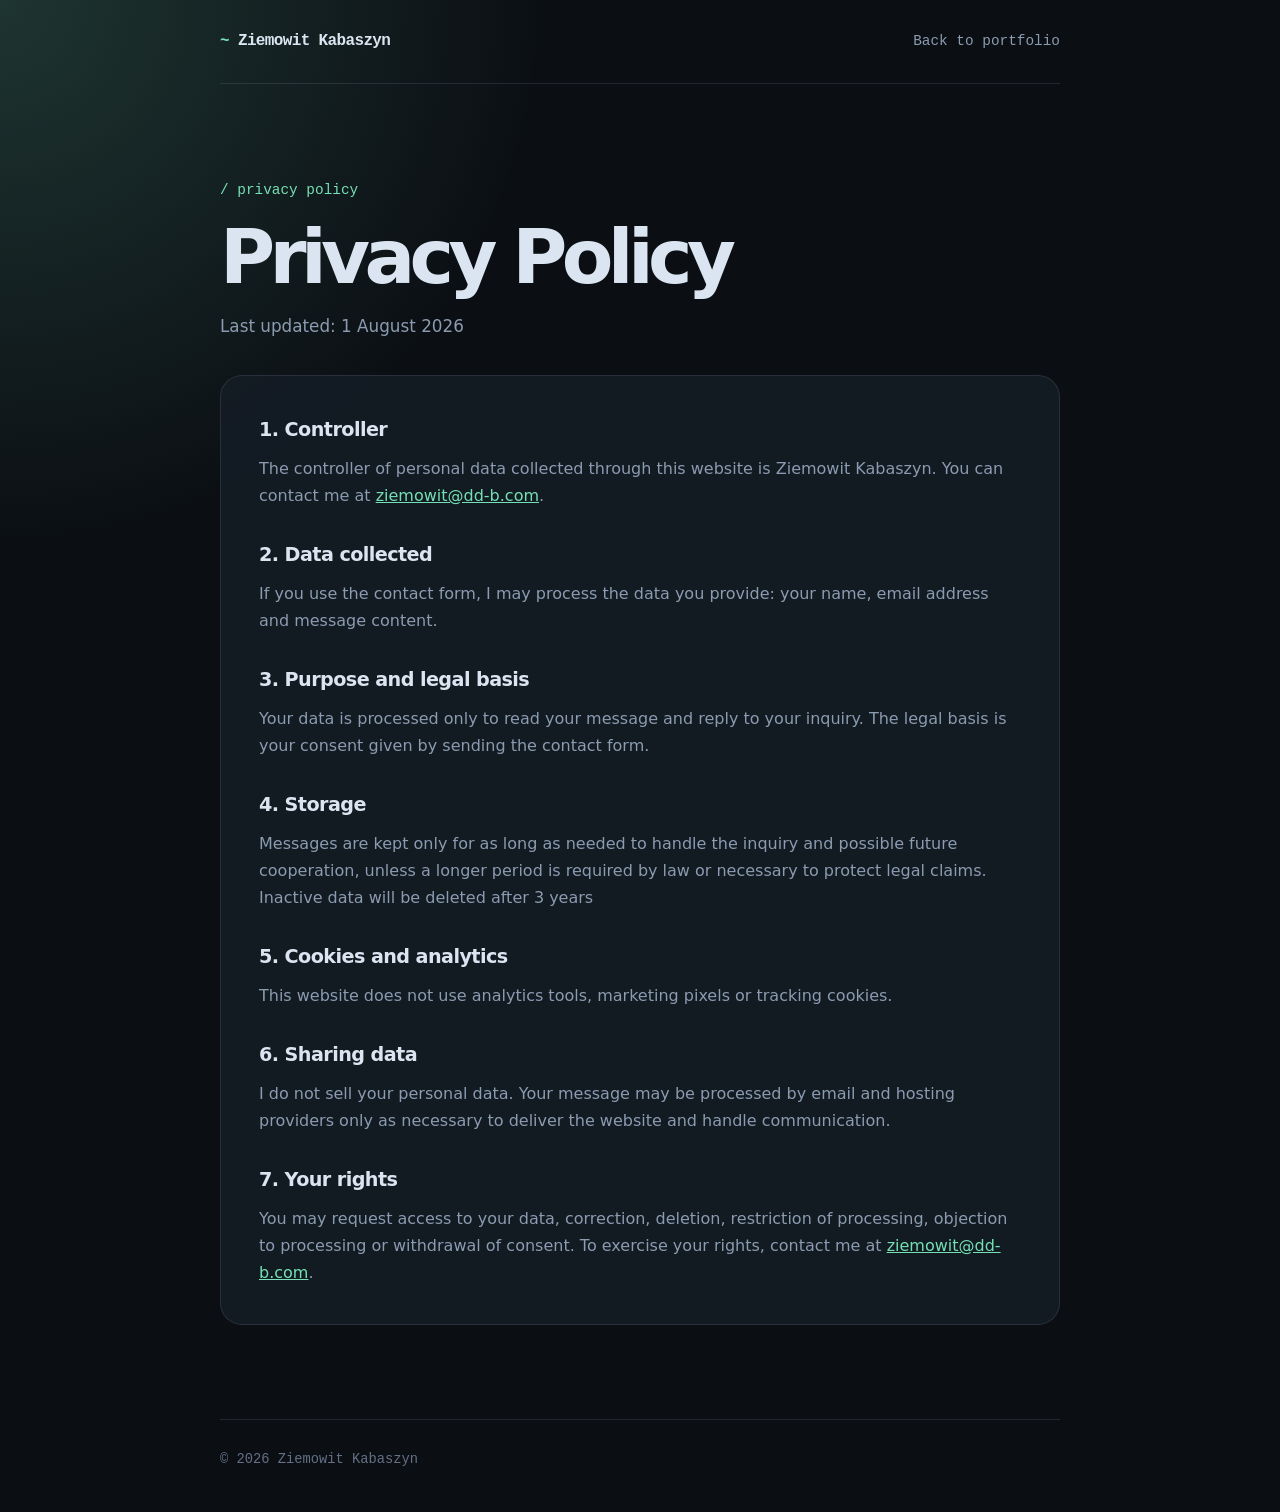
==== privacy.html @ b1b4b094 "Add files via upload" ====
<!doctype html>
<html lang="en">
<head>
  <meta charset="utf-8" />
  <meta name="viewport" content="width=device-width, initial-scale=1" />
  <meta name="theme-color" content="#0b0f14" />
  <title>Privacy Policy - Ziemowit Kabaszyn</title>
  <meta name="description" content="Privacy Policy for Ziemowit Kabaszyn portfolio website." />
  <style>
    :root {
      --bg: #0b0f14;
      --surface: #141c26;
      --text: #dbe5f1;
      --muted: #8b9bb0;
      --muted-2: #637085;
      --accent: #75e0b3;
      --line: rgba(219, 229, 241, 0.11);
      --radius: 22px;
      --mono: ui-monospace, SFMono-Regular, Menlo, Monaco, Consolas, "Liberation Mono", monospace;
      --sans: Inter, ui-sans-serif, system-ui, -apple-system, BlinkMacSystemFont, "Segoe UI", sans-serif;
    }

    * { box-sizing: border-box; }

    html { scroll-behavior: smooth; }

    body {
      margin: 0;
      min-height: 100vh;
      background:
        radial-gradient(circle at top left, rgba(117, 224, 179, 0.18), transparent 34rem),
        var(--bg);
      color: var(--text);
      font-family: var(--sans);
      line-height: 1.7;
    }

    .wrap {
      width: min(840px, calc(100% - 40px));
      margin: 0 auto;
    }

    .nav {
      display: flex;
      justify-content: space-between;
      gap: 18px;
      align-items: center;
      padding: 28px 0;
      border-bottom: 1px solid var(--line);
      font-family: var(--mono);
    }

    .brand,
    .back,
    footer a {
      color: inherit;
      text-decoration: none;
    }

    .brand { font-weight: 700; letter-spacing: -0.04em; }
    .brand span, .back:hover, footer a:hover { color: var(--accent); }
    .back { color: var(--muted); font-size: 0.9rem; }

    main { padding: clamp(56px, 9vw, 94px) 0; }

    .kicker {
      color: var(--accent);
      font-family: var(--mono);
      font-size: 0.9rem;
      margin-bottom: 18px;
    }

    h1 {
      max-width: 760px;
      margin: 0 0 18px;
      font-size: clamp(2.25rem, 7vw, 4.7rem);
      line-height: 0.98;
      letter-spacing: -0.075em;
    }

    .lead {
      margin: 0 0 34px;
      color: var(--muted);
      font-size: 1.05rem;
    }

    .policy-card {
      padding: clamp(24px, 5vw, 38px);
      border: 1px solid var(--line);
      border-radius: var(--radius);
      background: rgba(20, 28, 38, 0.86);
    }

    h2 {
      margin: 30px 0 8px;
      font-size: 1.2rem;
      letter-spacing: -0.03em;
    }

    h2:first-child { margin-top: 0; }
    p, ul { margin: 0; color: var(--muted); }
    ul { padding-left: 1.2rem; }
    li + li { margin-top: 6px; }

    a { color: var(--accent); }

    footer {
      padding: 28px 0 40px;
      border-top: 1px solid var(--line);
      color: var(--muted-2);
      font-family: var(--mono);
      font-size: 0.86rem;
    }
  </style>
</head>
<body>
  <div class="wrap">
    <nav class="nav" aria-label="Main navigation">
      <a class="brand" href="index.html"><span>~</span> Ziemowit Kabaszyn</a>
      <a class="back" href="index.html">Back to portfolio</a>
    </nav>

    <main>
      <div class="kicker">/ privacy policy</div>
      <h1>Privacy Policy</h1>
      <p class="lead">Last updated: 1 August 2026</p>

      <div class="policy-card">
        <h2>1. Controller</h2>
        <p>The controller of personal data collected through this website is Ziemowit Kabaszyn. You can contact me at <a href="mailto:ziemowit@dd-b.com">ziemowit@dd-b.com</a>.</p>

        <h2>2. Data collected</h2>
        <p>If you use the contact form, I may process the data you provide: your name, email address and message content.</p>

        <h2>3. Purpose and legal basis</h2>
        <p>Your data is processed only to read your message and reply to your inquiry. The legal basis is your consent given by sending the contact form.</p>

        <h2>4. Storage</h2>
        <p>Messages are kept only for as long as needed to handle the inquiry and possible future cooperation, unless a longer period is required by law or necessary to protect legal claims. Inactive data will be deleted after 3 years</p>

        <h2>5. Cookies and analytics</h2>
        <p>This website does not use analytics tools, marketing pixels or tracking cookies.</p>

        <h2>6. Sharing data</h2>
        <p>I do not sell your personal data. Your message may be processed by email and hosting providers only as necessary to deliver the website and handle communication.</p>

        <h2>7. Your rights</h2>
        <p>You may request access to your data, correction, deletion, restriction of processing, objection to processing or withdrawal of consent. To exercise your rights, contact me at <a href="mailto:ziemowit@dd-b.com">ziemowit@dd-b.com</a>.</p>
      </div>
    </main>

    <footer>
      <div>© <span id="year"></span> Ziemowit Kabaszyn</div>
    </footer>
  </div>

  <script>
    document.getElementById('year').textContent = new Date().getFullYear();
  </script>
</body>
</html>
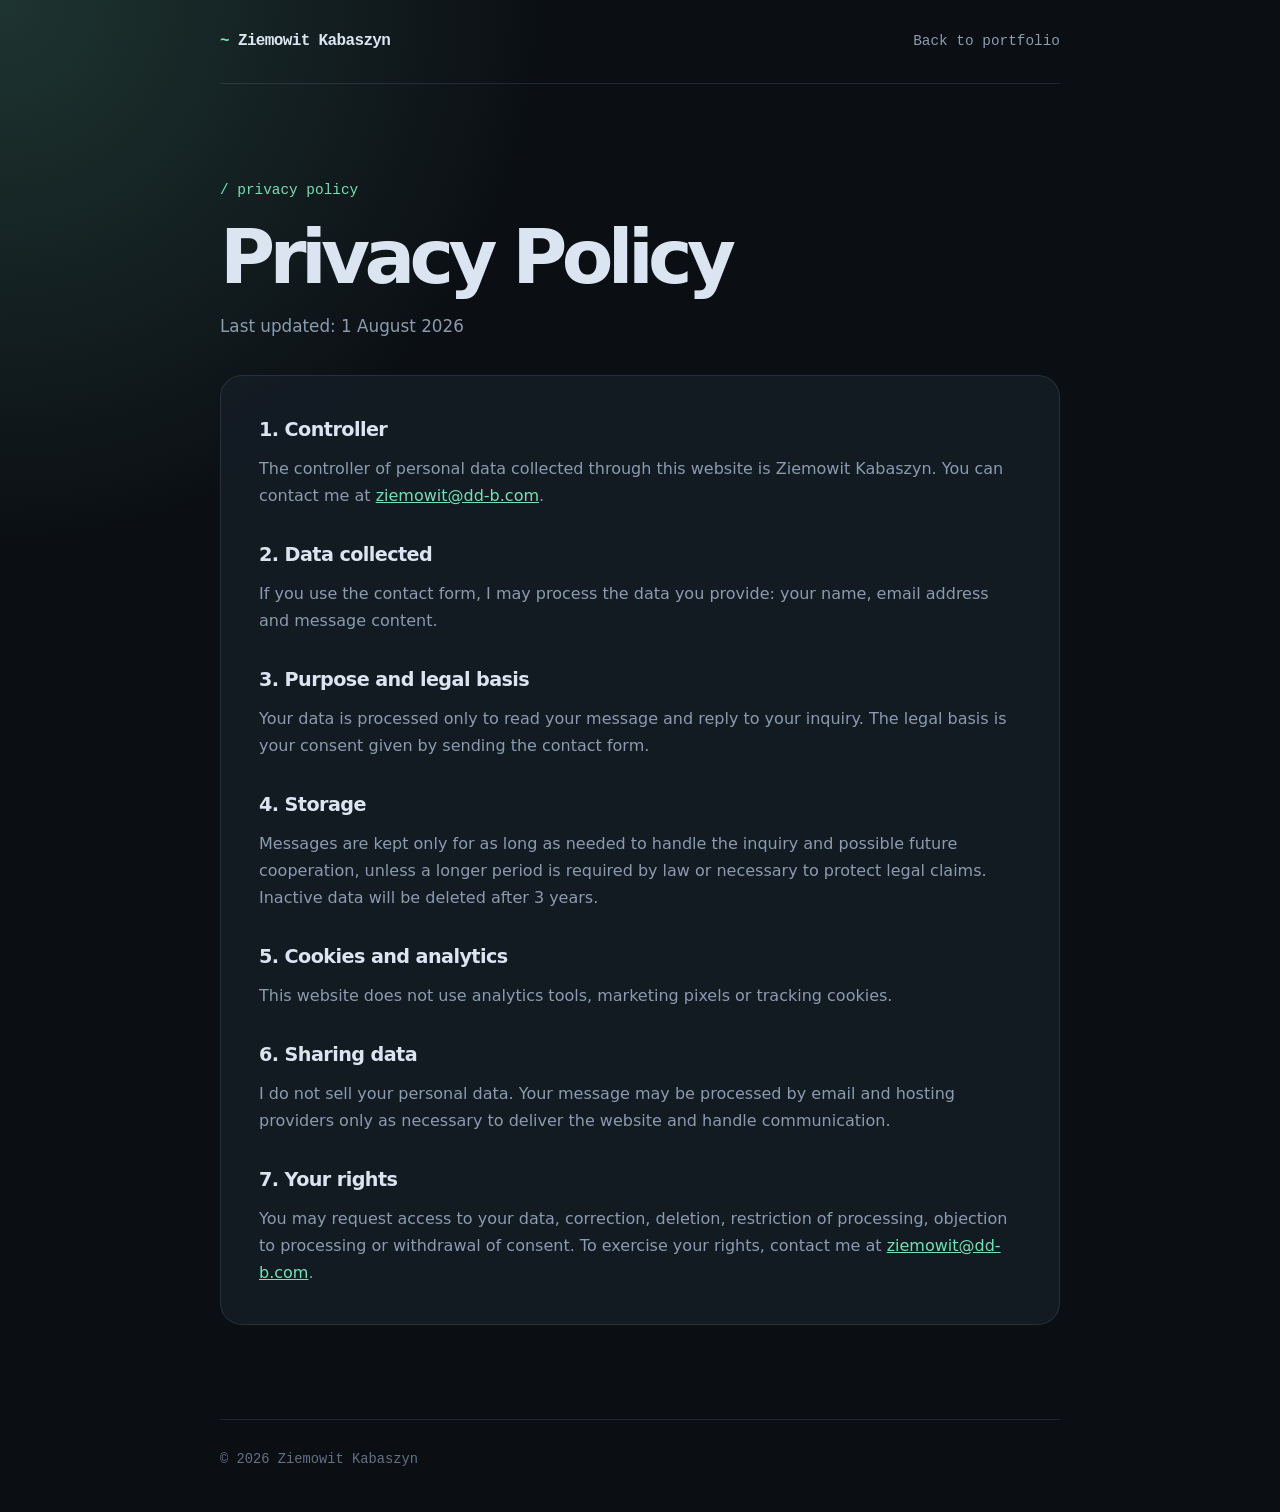
==== commit 08509048: "Fix punctuation in storage policy section Added a period at the end of the storage policy sentence." ====
--- a/privacy.html
+++ b/privacy.html
@@ -136,7 +136,7 @@
         <p>Your data is processed only to read your message and reply to your inquiry. The legal basis is your consent given by sending the contact form.</p>
 
         <h2>4. Storage</h2>
-        <p>Messages are kept only for as long as needed to handle the inquiry and possible future cooperation, unless a longer period is required by law or necessary to protect legal claims. Inactive data will be deleted after 3 years</p>
+        <p>Messages are kept only for as long as needed to handle the inquiry and possible future cooperation, unless a longer period is required by law or necessary to protect legal claims. Inactive data will be deleted after 3 years.</p>
 
         <h2>5. Cookies and analytics</h2>
         <p>This website does not use analytics tools, marketing pixels or tracking cookies.</p>
